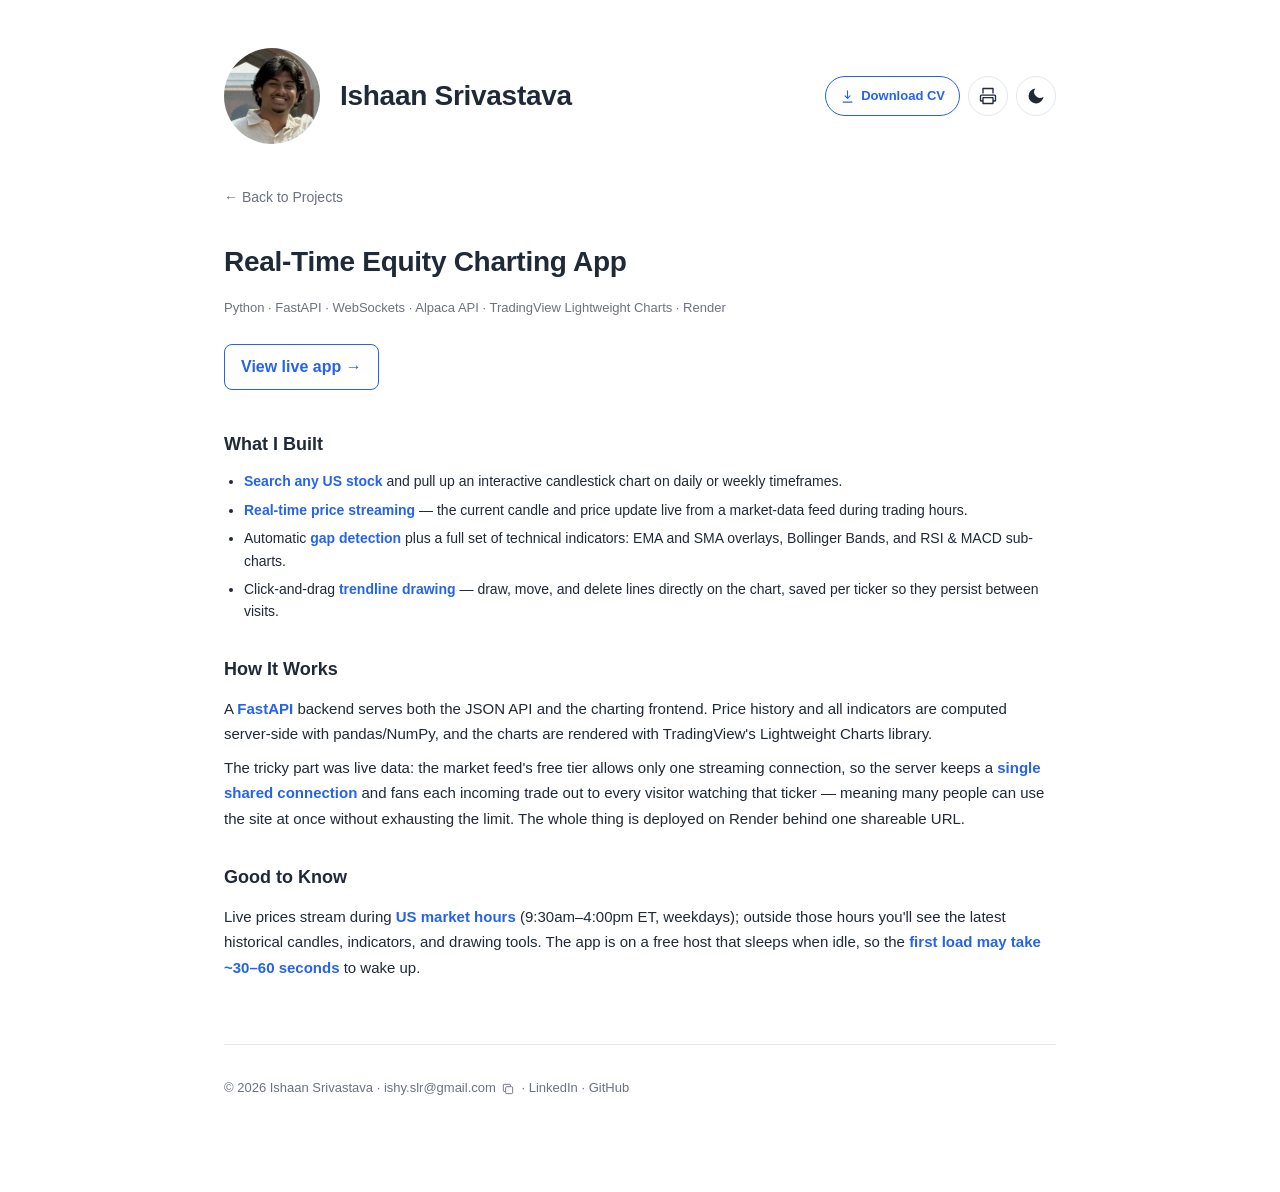
==== project-equity-charts.html @ 0de66b9d "Initial commit: website V7 Two improvements over V6: 1. "Download CV" pill button in the header (all" ====
<!DOCTYPE html>
<html lang="en">
<head>
  <meta charset="UTF-8" />
  <meta name="viewport" content="width=device-width, initial-scale=1.0" />
  <title>Real-Time Equity Charting App — Ishaan Srivastava</title>
  <link rel="icon" type="image/png" href="favicon.png" />
  <link rel="apple-touch-icon" href="favicon.png" />
  <link rel="stylesheet" href="styles.css" />
</head>
<body>
  <div class="page">
    <header class="header">
      <div class="header-top">
        <div class="avatar">
          <img src="avatar.jpg" alt="Photo of Ishaan Srivastava" width="96" height="96" />
        </div>
        <div class="header-text">
          <h1>Ishaan Srivastava</h1>
        </div>
        <div class="header-actions">
          <a class="cv-download" href="Ishaan-Srivastava-CV.pdf" download aria-label="Download CV as PDF" title="Download CV (PDF)">
            <svg viewBox="0 0 24 24" fill="none" xmlns="http://www.w3.org/2000/svg" aria-hidden="true">
              <path d="M12 3v12m0 0l-4-4m4 4l4-4M5 21h14" stroke="currentColor" stroke-width="1.8" stroke-linecap="round" stroke-linejoin="round" />
            </svg>
            <span class="cv-label">Download CV</span>
          </a>
          <button id="print-button" class="icon-button" type="button" aria-label="Print or save as PDF" title="Print or save as PDF">
            <svg viewBox="0 0 24 24" fill="none" xmlns="http://www.w3.org/2000/svg" aria-hidden="true">
              <path d="M6 9V3h12v6M6 18H4a1 1 0 0 1-1-1v-5a1 1 0 0 1 1-1h16a1 1 0 0 1 1 1v5a1 1 0 0 1-1 1h-2M6 14h12v7H6z" stroke="currentColor" stroke-width="1.6" stroke-linejoin="round" />
            </svg>
          </button>
          <button id="theme-toggle" class="icon-button" type="button" aria-label="Switch to dark mode" title="Switch to dark mode">
            <svg class="icon-moon" viewBox="0 0 24 24" fill="none" xmlns="http://www.w3.org/2000/svg" aria-hidden="true">
              <path d="M21 12.79A9 9 0 1 1 11.21 3 7 7 0 0 0 21 12.79z" fill="currentColor" />
            </svg>
            <svg class="icon-sun" viewBox="0 0 24 24" fill="none" xmlns="http://www.w3.org/2000/svg" aria-hidden="true" hidden>
              <circle cx="12" cy="12" r="4" fill="currentColor" />
              <path d="M12 2v2M12 20v2M4 12H2M22 12h-2M5 5l1.5 1.5M17.5 17.5L19 19M5 19l1.5-1.5M17.5 6.5L19 5" stroke="currentColor" stroke-width="2" stroke-linecap="round" />
            </svg>
          </button>
        </div>
      </div>
    </header>

    <main class="content">
      <a href="index.html#projects" class="back-link">← Back to Projects</a>

      <div class="project-hero">
        <h1>Real-Time Equity Charting App</h1>
        <p class="caption">Python · FastAPI · WebSockets · Alpaca API · TradingView Lightweight Charts · Render</p>
        <a href="https://equity-charts.onrender.com" class="live-link" target="_blank" rel="noopener noreferrer">View live app →</a>
      </div>

      <div class="project-section">
        <h2>What I Built</h2>
        <ul class="bullet-list">
          <li><span class="highlight">Search any US stock</span> and pull up an interactive candlestick chart on daily or weekly timeframes.</li>
          <li><span class="highlight">Real-time price streaming</span> — the current candle and price update live from a market-data feed during trading hours.</li>
          <li>Automatic <span class="highlight">gap detection</span> plus a full set of technical indicators: EMA and SMA overlays, Bollinger Bands, and RSI &amp; MACD sub-charts.</li>
          <li>Click-and-drag <span class="highlight">trendline drawing</span> — draw, move, and delete lines directly on the chart, saved per ticker so they persist between visits.</li>
        </ul>
      </div>

      <div class="project-section">
        <h2>How It Works</h2>
        <p>A <span class="highlight">FastAPI</span> backend serves both the JSON API and the charting frontend. Price history and all indicators are computed server-side with pandas/NumPy, and the charts are rendered with TradingView's Lightweight Charts library.</p>
        <p>The tricky part was live data: the market feed's free tier allows only one streaming connection, so the server keeps a <span class="highlight">single shared connection</span> and fans each incoming trade out to every visitor watching that ticker — meaning many people can use the site at once without exhausting the limit. The whole thing is deployed on Render behind one shareable URL.</p>
      </div>

      <div class="project-section">
        <h2>Good to Know</h2>
        <p>Live prices stream during <span class="highlight">US market hours</span> (9:30am–4:00pm ET, weekdays); outside those hours you'll see the latest historical candles, indicators, and drawing tools. The app is on a free host that sleeps when idle, so the <span class="highlight">first load may take ~30–60 seconds</span> to wake up.</p>
      </div>
    </main>

    <footer class="footer">
      <p>
        © 2026 Ishaan Srivastava ·
        <span class="contact-email">
          <a href="mailto:ishy.slr@gmail.com">ishy.slr@gmail.com</a>
          <button type="button" class="copy-email-btn" data-email="ishy.slr@gmail.com" aria-label="Copy email address" title="Copy email address">
            <svg class="icon-copy" viewBox="0 0 24 24" fill="none" xmlns="http://www.w3.org/2000/svg" aria-hidden="true">
              <rect x="8" y="8" width="12" height="12" rx="2" stroke="currentColor" stroke-width="1.6" />
              <path d="M16 8V5a1 1 0 0 0-1-1H5a1 1 0 0 0-1 1v10a1 1 0 0 0 1 1h3" stroke="currentColor" stroke-width="1.6" />
            </svg>
            <svg class="icon-check" viewBox="0 0 24 24" fill="none" xmlns="http://www.w3.org/2000/svg" aria-hidden="true" hidden>
              <path d="M5 13l4 4L19 7" stroke="currentColor" stroke-width="2" stroke-linecap="round" stroke-linejoin="round" />
            </svg>
          </button>
          <span class="copy-feedback" role="status" aria-live="polite"></span>
        </span>
        · <a href="https://www.linkedin.com/in/ishaan-srivastava-78034918b/" target="_blank" rel="noopener noreferrer">LinkedIn</a> · <a href="https://github.com/IshaanSrivastava1" target="_blank" rel="noopener noreferrer">GitHub</a>
      </p>
    </footer>
  </div>

  <button id="back-to-top" class="back-to-top" type="button" aria-label="Back to top" title="Back to top">
    <svg viewBox="0 0 24 24" fill="none" xmlns="http://www.w3.org/2000/svg" aria-hidden="true">
      <path d="M12 19V5M5 12l7-7 7 7" stroke="currentColor" stroke-width="2" stroke-linecap="round" stroke-linejoin="round" />
    </svg>
  </button>

  <script src="script.js"></script>
</body>
</html>
---- styles.css ----
:root {
  --avatar-size: 96px;
  --accent: #2563eb;
  --text: #1f2937;
  --muted: #6b7280;
  --border: #e5e7eb;
  --bg: #ffffff;
  color-scheme: light;
}

[data-theme="dark"] {
  --accent: #60a5fa;
  --text: #f3f4f6;
  --muted: #9ca3af;
  --border: #374151;
  --bg: #111827;
  color-scheme: dark;
}

* {
  box-sizing: border-box;
}

body {
  margin: 0;
  font-family: -apple-system, BlinkMacSystemFont, "Segoe UI", Roboto, Helvetica, Arial, sans-serif;
  color: var(--text);
  background: var(--bg);
  line-height: 1.6;
  transition: color 0.2s ease, background-color 0.2s ease;
}

.page {
  max-width: 880px;
  margin: 0 auto;
  padding: 48px 24px 80px;
}

.header {
  display: flex;
  flex-direction: column;
  gap: 20px;
  margin-bottom: 40px;
}

.header-top {
  display: flex;
  align-items: center;
  gap: 20px;
}

.avatar {
  width: var(--avatar-size);
  height: var(--avatar-size);
  border-radius: 50%;
  overflow: hidden;
  flex-shrink: 0;
}

.avatar img {
  width: 100%;
  height: 100%;
  object-fit: cover;
  display: block;
}

.header-text {
  height: var(--avatar-size);
  display: flex;
  flex-direction: column;
  justify-content: center;
  gap: 4px;
}

.header-text h1 {
  margin: 0;
  font-size: 28px;
  font-weight: 700;
  letter-spacing: -0.01em;
}

.header-bio {
  color: var(--muted);
  font-size: 15px;
  display: flex;
  flex-direction: column;
  gap: 10px;
  max-width: 640px;
}

.header-bio p {
  margin: 0;
}

.header-bio a {
  color: var(--accent);
  font-weight: 600;
  text-decoration: none;
}

.header-bio a:hover {
  text-decoration: underline;
}

.highlight {
  color: var(--accent);
  font-weight: 600;
}

.header-actions {
  display: flex;
  gap: 8px;
  flex-shrink: 0;
  margin-left: auto;
}

.icon-button {
  appearance: none;
  background: none;
  border: 1px solid var(--border);
  border-radius: 50%;
  width: 40px;
  height: 40px;
  display: flex;
  align-items: center;
  justify-content: center;
  color: var(--text);
  cursor: pointer;
  flex-shrink: 0;
  transition: background-color 0.15s, border-color 0.2s, color 0.2s;
}

.icon-button:hover {
  background: var(--border);
}

.icon-button svg {
  width: 20px;
  height: 20px;
}

.icon-button svg[hidden] {
  display: none;
}

.tabs {
  display: flex;
  gap: 4px;
  border-bottom: 1px solid var(--border);
  margin-bottom: 32px;
  transition: border-color 0.2s ease;
}

.tab-btn {
  appearance: none;
  background: none;
  border: none;
  cursor: pointer;
  padding: 10px 18px;
  font-size: 15px;
  font-weight: 500;
  color: var(--muted);
  border-bottom: 2px solid transparent;
  margin-bottom: -1px;
  transition: color 0.15s, border-color 0.15s;
}

.tab-btn:hover {
  color: var(--text);
}

.tab-btn.active {
  color: var(--accent);
  border-bottom-color: var(--accent);
}

.tab-btn:focus-visible {
  outline: 2px solid var(--accent);
  outline-offset: 2px;
  border-radius: 4px;
}

.tab-panel h2 {
  font-size: 20px;
  margin: 0 0 16px;
}

.tab-panel h2:not(:first-of-type) {
  margin-top: 40px;
}

.caption {
  color: var(--muted);
  font-size: 13px;
  font-weight: 400;
}

.skill-groups {
  display: flex;
  flex-direction: column;
  gap: 18px;
  margin-top: 20px;
}

.skill-group-label {
  margin: 0 0 8px;
  font-size: 12px;
  font-weight: 600;
  letter-spacing: 0.03em;
  text-transform: uppercase;
  color: var(--muted);
}

.skill-tags {
  display: flex;
  flex-wrap: wrap;
  gap: 8px;
}

.tag {
  display: inline-block;
  padding: 5px 12px;
  border: 1px solid var(--border);
  border-radius: 999px;
  font-size: 13px;
  color: var(--text);
  transition: border-color 0.2s ease, color 0.2s ease, background-color 0.2s ease;
}

.card-grid {
  display: grid;
  grid-template-columns: repeat(auto-fit, minmax(220px, 1fr));
  gap: 20px;
}

.card {
  border: 1px solid var(--border);
  border-radius: 10px;
  padding: 18px;
  text-decoration: none;
  color: inherit;
  display: block;
  transition: transform 0.2s ease, box-shadow 0.2s ease, background-color 0.2s ease, border-color 0.2s ease;
}

.card:hover {
  transform: translateY(-4px);
  box-shadow: 0 8px 20px rgba(0, 0, 0, 0.08);
  border-color: var(--accent);
}

.card h3 {
  margin: 0 0 4px;
  font-size: 16px;
}

.card .caption {
  display: block;
  margin-bottom: 8px;
}

.card p:not(.caption) {
  margin: 0;
  font-size: 14px;
}

.timeline {
  display: flex;
  flex-direction: column;
  gap: 20px;
}

.timeline-item h3 {
  margin: 0 0 4px;
  font-size: 16px;
  font-weight: 600;
}

.timeline-item p {
  margin: 0;
  font-size: 14px;
}

.bullet-list {
  margin: 8px 0 0;
  padding-left: 20px;
  display: flex;
  flex-direction: column;
  gap: 6px;
}

.bullet-list li {
  font-size: 14px;
}

.footer {
  margin-top: 64px;
  padding-top: 20px;
  border-top: 1px solid var(--border);
  font-size: 13px;
  color: var(--muted);
  transition: border-color 0.2s ease, color 0.2s ease;
}

.footer a {
  color: var(--muted);
  text-decoration: none;
}

.footer a:hover {
  color: var(--accent);
}

.contact-email {
  position: relative;
  display: inline-flex;
  align-items: center;
  gap: 2px;
}

.copy-email-btn {
  appearance: none;
  background: none;
  border: none;
  border-radius: 4px;
  padding: 3px;
  display: inline-flex;
  align-items: center;
  justify-content: center;
  color: var(--muted);
  cursor: pointer;
  transition: color 0.15s, background-color 0.15s;
}

.copy-email-btn:hover,
.copy-email-btn:focus-visible {
  color: var(--accent);
  background: var(--border);
}

.copy-email-btn:focus-visible {
  outline: 2px solid var(--accent);
  outline-offset: 1px;
}

.copy-email-btn svg {
  width: 14px;
  height: 14px;
}

.copy-email-btn svg[hidden] {
  display: none;
}

.live-link {
  display: inline-flex;
  align-items: center;
  gap: 6px;
  margin-top: 12px;
  padding: 9px 16px;
  border: 1px solid var(--accent);
  border-radius: 8px;
  color: var(--accent);
  font-weight: 600;
  text-decoration: none;
  transition: background-color 0.15s, color 0.15s;
}

.live-link:hover,
.live-link:focus-visible {
  background: var(--accent);
  color: #fff;
}

.live-link:focus-visible {
  outline: 2px solid var(--accent);
  outline-offset: 2px;
}

.cv-download {
  display: inline-flex;
  align-items: center;
  gap: 6px;
  height: 40px;
  padding: 0 14px;
  border: 1px solid var(--accent);
  border-radius: 999px;
  color: var(--accent);
  font-size: 13px;
  font-weight: 600;
  text-decoration: none;
  white-space: nowrap;
  cursor: pointer;
  transition: background-color 0.15s, color 0.15s;
}

.cv-download:hover,
.cv-download:focus-visible {
  background: var(--accent);
  color: #fff;
}

.cv-download:focus-visible {
  outline: 2px solid var(--accent);
  outline-offset: 2px;
}

.cv-download svg {
  width: 15px;
  height: 15px;
  flex-shrink: 0;
}

.copy-feedback {
  position: absolute;
  top: -26px;
  left: 50%;
  transform: translateX(-50%) translateY(4px);
  background: var(--text);
  color: var(--bg);
  font-size: 11px;
  font-weight: 600;
  padding: 3px 8px;
  border-radius: 6px;
  white-space: nowrap;
  opacity: 0;
  pointer-events: none;
  transition: opacity 0.15s ease, transform 0.15s ease;
}

.copy-feedback.visible {
  opacity: 1;
  transform: translateX(-50%) translateY(0);
}

.back-to-top {
  position: fixed;
  bottom: 24px;
  right: 24px;
  width: 44px;
  height: 44px;
  border-radius: 50%;
  border: 1px solid var(--border);
  background: var(--bg);
  color: var(--text);
  display: flex;
  align-items: center;
  justify-content: center;
  cursor: pointer;
  box-shadow: 0 4px 12px rgba(0, 0, 0, 0.16);
  opacity: 0;
  transform: translateY(8px);
  pointer-events: none;
  transition: opacity 0.2s ease, transform 0.2s ease, background-color 0.2s ease, border-color 0.2s ease, color 0.2s ease;
}

.back-to-top.visible {
  opacity: 1;
  transform: translateY(0);
  pointer-events: auto;
}

.back-to-top:hover {
  background: var(--border);
}

.back-to-top:focus-visible {
  outline: 2px solid var(--accent);
  outline-offset: 2px;
}

.back-to-top svg {
  width: 20px;
  height: 20px;
}

.back-link {
  display: inline-flex;
  align-items: center;
  gap: 6px;
  color: var(--muted);
  text-decoration: none;
  font-size: 14px;
  margin-bottom: 32px;
  transition: color 0.15s;
}

.back-link:hover {
  color: var(--accent);
}

.project-hero {
  margin-bottom: 40px;
}

.project-hero h1 {
  font-size: 28px;
  font-weight: 700;
  letter-spacing: -0.01em;
  margin: 0 0 8px;
}

.project-section {
  margin-bottom: 32px;
}

.project-section h2 {
  font-size: 18px;
  font-weight: 600;
  margin: 0 0 12px;
  color: var(--text);
}

.project-section p {
  font-size: 15px;
  line-height: 1.7;
  margin: 0 0 8px;
}

@media (max-width: 480px) {
  .header {
    gap: 14px;
  }

  .header-top {
    gap: 14px 12px;
    flex-wrap: wrap;
  }

  .header-text h1 {
    font-size: 22px;
  }
}

@media print {
  :root,
  [data-theme="dark"] {
    --accent: #2563eb;
    --text: #1f2937;
    --muted: #6b7280;
    --border: #e5e7eb;
    --bg: #ffffff;
  }

  .header-actions,
  .tabs,
  .back-to-top,
  .copy-email-btn,
  .back-link {
    display: none;
  }

  .page {
    max-width: none;
    padding: 0;
  }

  .tab-panel[hidden] {
    display: block;
  }

  .tab-panel {
    margin-bottom: 32px;
    page-break-inside: avoid;
  }

  .card:hover {
    transform: none;
    box-shadow: none;
  }
}
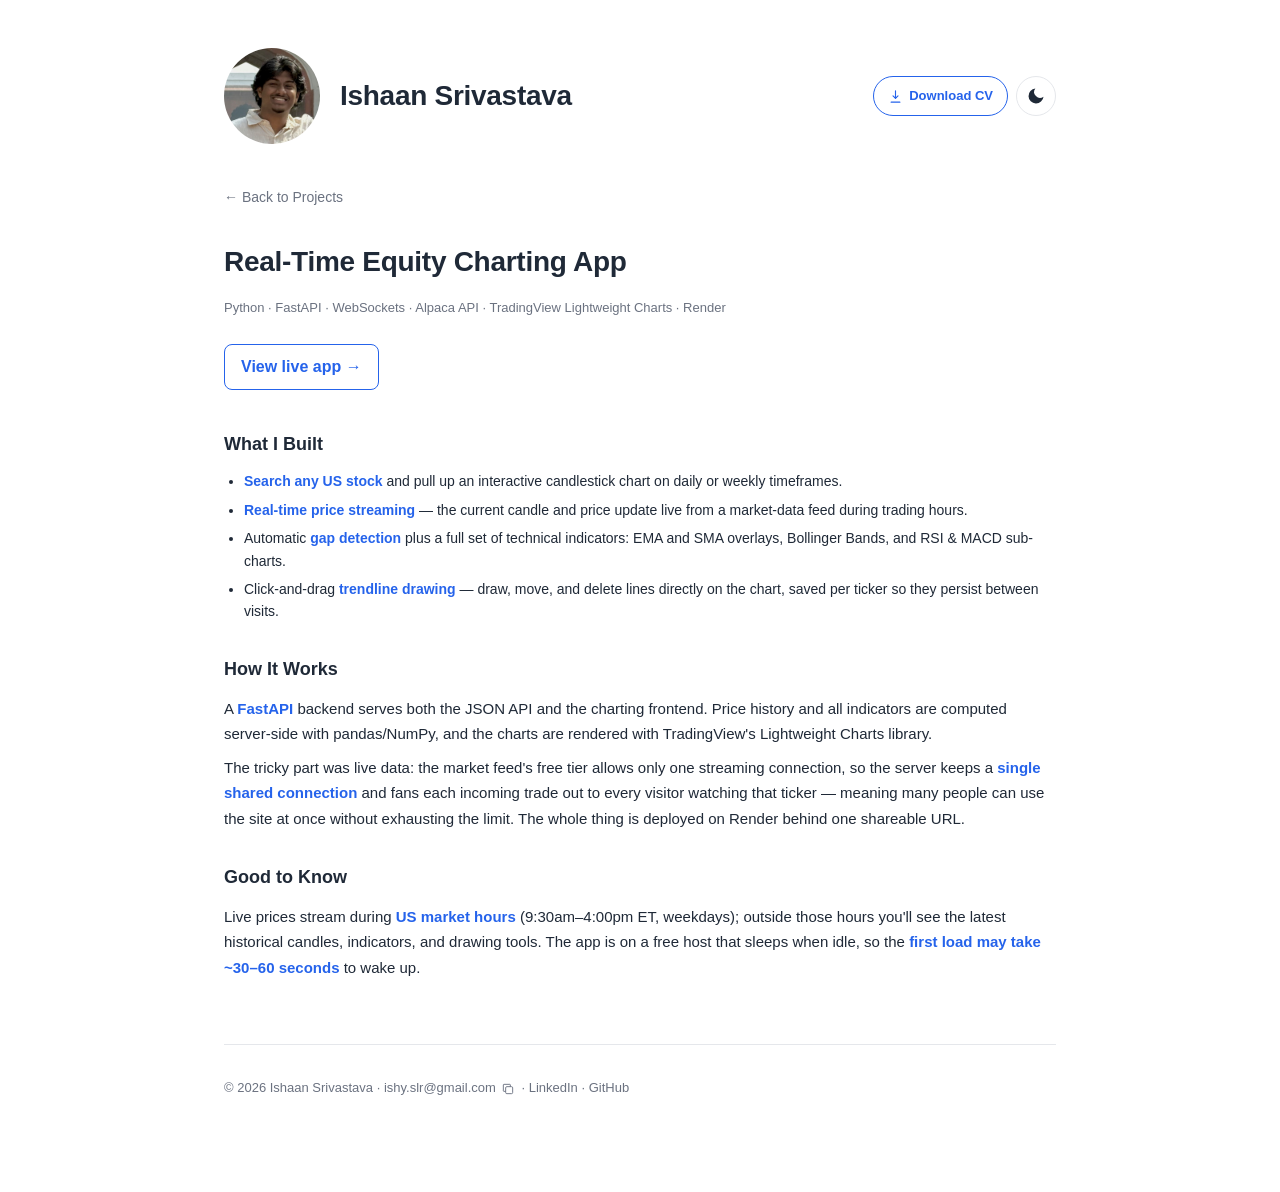
==== commit 723e305c: "Three tweaks: revert Experience skills, drop print button, link Most Recent cards - Experience-tab S" ====
--- a/project-equity-charts.html
+++ b/project-equity-charts.html
@@ -25,11 +25,6 @@
             </svg>
             <span class="cv-label">Download CV</span>
           </a>
-          <button id="print-button" class="icon-button" type="button" aria-label="Print or save as PDF" title="Print or save as PDF">
-            <svg viewBox="0 0 24 24" fill="none" xmlns="http://www.w3.org/2000/svg" aria-hidden="true">
-              <path d="M6 9V3h12v6M6 18H4a1 1 0 0 1-1-1v-5a1 1 0 0 1 1-1h16a1 1 0 0 1 1 1v5a1 1 0 0 1-1 1h-2M6 14h12v7H6z" stroke="currentColor" stroke-width="1.6" stroke-linejoin="round" />
-            </svg>
-          </button>
           <button id="theme-toggle" class="icon-button" type="button" aria-label="Switch to dark mode" title="Switch to dark mode">
             <svg class="icon-moon" viewBox="0 0 24 24" fill="none" xmlns="http://www.w3.org/2000/svg" aria-hidden="true">
               <path d="M21 12.79A9 9 0 1 1 11.21 3 7 7 0 0 0 21 12.79z" fill="currentColor" />
--- a/styles.css
+++ b/styles.css
@@ -193,6 +193,21 @@
   color: var(--muted);
   font-size: 13px;
   font-weight: 400;
+}
+
+.skill-list {
+  list-style: none;
+  padding: 0;
+  margin: 20px 0 0;
+  display: flex;
+  flex-direction: column;
+  gap: 6px;
+}
+
+.skill-list li {
+  display: flex;
+  gap: 8px;
+  align-items: baseline;
 }
 
 .skill-groups {
